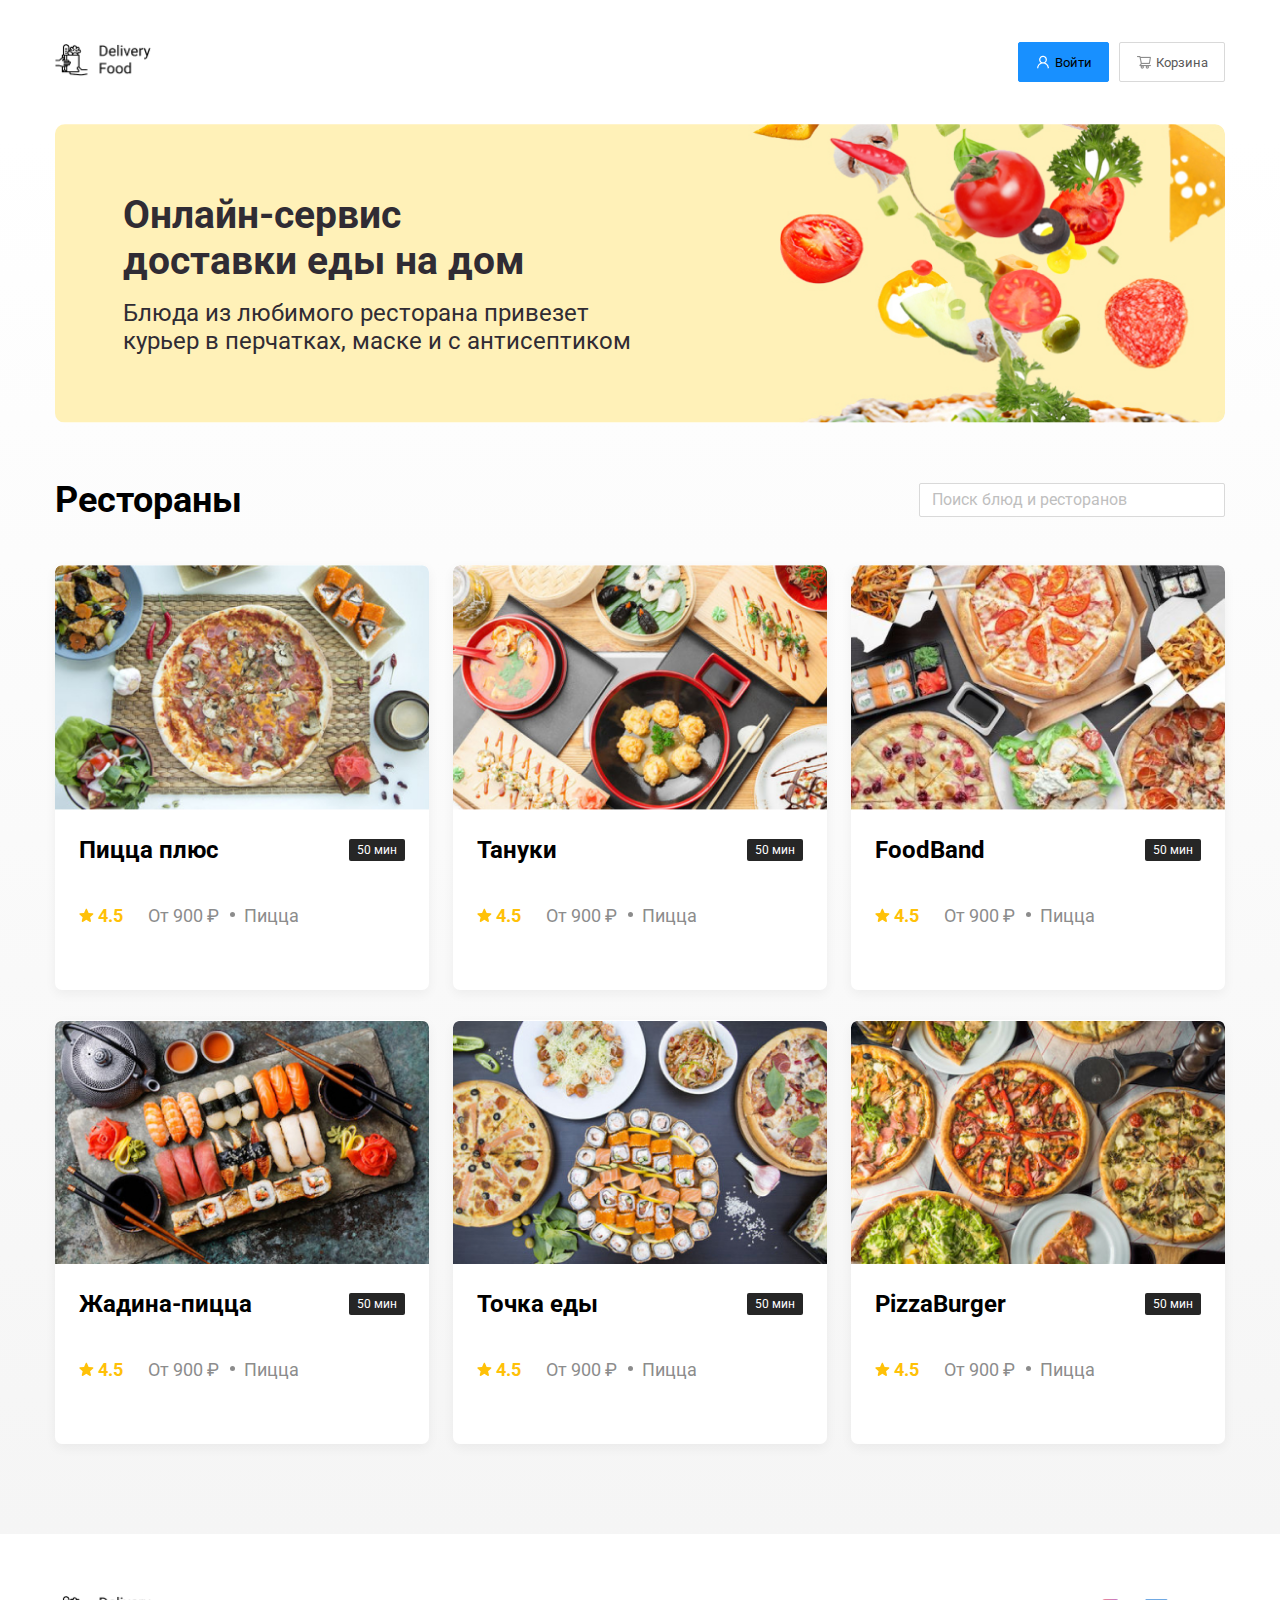
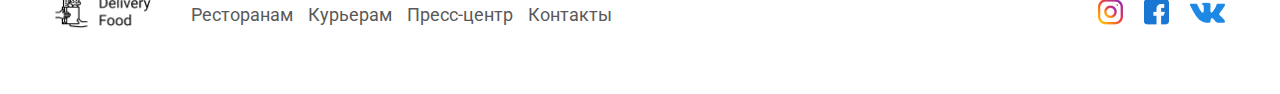
==== index.html @ f2d8d982 "add images" ====
<!DOCTYPE html>
<html lang="ru">

<head>
    <meta charset="UTF-8">
    <meta name="viewport" content="width=device-width, initial-scale=1.0">
    <link rel="preconnect" href="https://fonts.googleapis.com">
    <link rel="preconnect" href="https://fonts.gstatic.com" crossorigin>
    <link
        href="https://fonts.googleapis.com/css2?family=Roboto:ital,wght@0,100;0,300;0,400;0,500;0,700;0,900;1,100;1,300;1,400;1,500;1,700;1,900&display=swap"
        rel="stylesheet">
    <link rel="stylesheet" href="./style.css">
    <title>Delivery Food</title>
</head>

<body>
    <div class="page-wrapper">
        <header class="header">
            <div class="container">
                <div class="header-box">
                    <div class="header-logo logo">
                        <img src="./images/logo.png" alt="logo">
                    </div>
                    <div class="header-controls">
                        <button type="button" class="btn btn-primary"><img src="./images/button/user.png"
                                alt="user">Войти
                        </button>
                        <button type="button" class="btn btn-outline"><img src="./images/button/basket.png"
                                alt="basket">Корзина
                        </button>
                    </div>
                </div>
            </div>
        </header>

        <main class="main">
            <section class="banner">
                <div class="container">
                    <div class="banner-item">
                        <h2 class="banner-item-title">Онлайн-сервис<br /> доставки еды на дом</h2>
                        <p class="banner-item-subtitle">Блюда из любимого ресторана привезет<br /> курьер в перчатках,
                            маске и
                            с антисептиком</p>
                    </div>
                </div>
            </section>
            <section class="products">
                <div class="container">
                    <div class="products-header">
                        <h3 class="products-header-title">Рестораны</h3>
                        <input type="text" class="products-header-search" placeholder="Поиск блюд и ресторанов">
                    </div>

                    <div class="products-wrapper">

                        <div class="products-card">
                            <div class="products-card__image">
                                <img src="./images/rest/rest1.jpg" alt="restaurant1">
                            </div>
                            <div class="products-card__description">
                                <div class="products-card__description-row">
                                    <h4 class="products-card__description-title">Пицца плюс</h4>
                                    <div class="products-card__description-badge">50 мин</div>
                                </div>
                                <div class="products-card__description-info">
                                    <h4 class="products-card__description-rating">
                                        <img src="./images/star.svg" alt="rating"
                                            class="products-card__description-rating-star">
                                        4.5
                                    </h4>
                                    <h4 class="products-card__description-price">От 900 ₽</h4>
                                    <div class="products-card__description-category">Пицца </div>
                                </div>
                            </div>
                        </div>

                        <div class="products-card">
                            <div class="products-card__image">
                                <img src="./images/rest/rest2.jpg" alt="restaurant2">
                            </div>
                            <div class="products-card__description">
                                <div class="products-card__description-row">
                                    <h4 class="products-card__description-title">Тануки</h4>
                                    <div class="products-card__description-badge">50 мин</div>
                                </div>
                                <div class="products-card__description-info">
                                    <h4 class="products-card__description-rating">
                                        <img src="./images/star.svg" alt="rating"
                                            class="products-card__description-rating-star">
                                        4.5
                                    </h4>
                                    <h4 class="products-card__description-price">От 900 ₽</h4>
                                    <div class="products-card__description-category">Пицца </div>
                                </div>
                            </div>
                        </div>


                        <div class="products-card">
                            <div class="products-card__image">
                                <img src="./images/rest/rest3.jpg" alt="restaurant3">
                            </div>
                            <div class="products-card__description">
                                <div class="products-card__description-row">
                                    <h4 class="products-card__description-title">FoodBand</h4>
                                    <div class="products-card__description-badge">50 мин</div>
                                </div>
                                <div class="products-card__description-info">
                                    <h4 class="products-card__description-rating">
                                        <img src="./images/star.svg" alt="rating"
                                            class="products-card__description-rating-star">
                                        4.5
                                    </h4>
                                    <h4 class="products-card__description-price">От 900 ₽</h4>
                                    <div class="products-card__description-category">Пицца </div>
                                </div>
                            </div>
                        </div>


                        <div class="products-card">
                            <div class="products-card__image">
                                <img src="./images/rest/rest4.jpg" alt="restaurant4">
                            </div>
                            <div class="products-card__description">
                                <div class="products-card__description-row">
                                    <h4 class="products-card__description-title">Жадина-пицца</h4>
                                    <div class="products-card__description-badge">50 мин</div>
                                </div>
                                <div class="products-card__description-info">
                                    <h4 class="products-card__description-rating">
                                        <img src="./images/star.svg" alt="rating"
                                            class="products-card__description-rating-star">
                                        4.5
                                    </h4>
                                    <h4 class="products-card__description-price">От 900 ₽</h4>
                                    <div class="products-card__description-category">Пицца </div>
                                </div>
                            </div>
                        </div>


                        <div class="products-card">
                            <div class="products-card__image">
                                <img src="./images/rest/rest5.jpg" alt="restaurant5">
                            </div>
                            <div class="products-card__description">
                                <div class="products-card__description-row">
                                    <h4 class="products-card__description-title">Точка еды</h4>
                                    <div class="products-card__description-badge">50 мин</div>
                                </div>
                                <div class="products-card__description-info">
                                    <h4 class="products-card__description-rating">
                                        <img src="./images/star.svg" alt="rating"
                                            class="products-card__description-rating-star">
                                        4.5
                                    </h4>
                                    <h4 class="products-card__description-price">От 900 ₽</h4>
                                    <div class="products-card__description-category">Пицца </div>
                                </div>
                            </div>
                        </div>


                        <div class="products-card">
                            <div class="products-card__image">
                                <img src="./images/rest/rest6.jpg" alt="restaurant6">
                            </div>
                            <div class="products-card__description">
                                <div class="products-card__description-row">
                                    <h4 class="products-card__description-title">PizzaBurger</h4>
                                    <div class="products-card__description-badge">50 мин</div>
                                </div>
                                <div class="products-card__description-info">
                                    <h4 class="products-card__description-rating">
                                        <img src="./images/star.svg" alt="rating"
                                            class="products-card__description-rating-star">
                                        4.5
                                    </h4>
                                    <h4 class="products-card__description-price">От 900 ₽</h4>
                                    <div class="products-card__description-category">Пицца </div>
                                </div>
                            </div>
                        </div>

                    </div>
            </section>
        </main>

        <footer class="footer">
            <div class="container">
                <div class="footer-box">
                    <div class="footer-logo logo">
                        <img src="./images/logo.png" alt="logo">
                    </div>
                    <div class="footer-nav">
                        <ul>
                            <li><a href="#">Ресторанам</a></li>
                            <li><a href="#">Курьерам</a></li>
                            <li><a href="#">Пресс-центр</a></li>
                            <li><a href="#">Контакты</a></li>
                        </ul>
                    </div>
                    <div class="footer-social">
                        <a href="#"><img src="./images/social/insta.png" alt="instagram"></a>
                        <a href="#"><img src="./images/social/facebook.png" alt="facebook"></a>
                        <a href="#"><img src="./images/social/vk.png" alt="vk"></a>
                    </div>
                </div>
            </div>
        </footer>
    </div>
</body>

</html>
---- style.css ----
* {
    box-sizing: border-box;
    font-family: Roboto;
}

body {
    margin: 0;
    padding: 0;
}

.page-wrapper {
    display: flex;
    flex-direction: column;
    min-height: 100vh;
}


.container {
    height: 100%;
    max-width: 1200px;
    width: 100%;
    margin: 0 auto;
    padding-left: 15px;
    padding-right: 15px;
}

.logo {
    max-width: 100px;
}

.logo img {
    width: 100%;
}

.header {
    min-height: 124px;
    display: flex;
    align-items: center;
}

.header-box {
    height: 100%;
    display: flex;
    align-items: center;
    justify-content: space-between;
}

.header-controls {
    display: flex;
    align-items: center;
    justify-content: flex-end;
    gap: 10px;
}

.btn {
    display: flex;
    align-items: center;
    padding: 8px 16px;
    gap: 4px;
    outline: none;
    height: 40px;
}


.btn-primary {
    border-radius: 2px;
    background: #1890FF;
    border: 1px solid #1890FF;
}

.btn-outline {
    background: #FFFFFF;
    border-radius: 2px;
    border: 1px solid #D9D9D9;
    color: #595959;
}

.main {
    flex-grow: 1;
    background: linear-gradient(180deg, rgba(245, 245, 245, 0) 1.04%, #F5F5F5 100%);
}

.banner {
    margin-bottom: 56px;
}

.banner-item {
    background-image: url(./images/banners/banner.jpg);
    background-repeat: no-repeat;
    background-size: cover;
    background-position: center right;
    padding: 68px;
    border-radius: 10px;
}

.banner-item-title {
    font-size: 39px;
    font-weight: 700;
    color: #302C34;
    max-width: 50%;
    margin-top: 0;
    margin-bottom: 15px;
}

.banner-item-subtitle {
    font-size: 24px;
    font-weight: 400;
    color: #302C34;
    max-width: 50%;
    margin: 0;
}

.products {}

.products-header {
    display: flex;
    align-items: center;
    justify-content: space-between;
    flex-wrap: wrap;
    gap: 24px;
}

.products-header-title {
    font-size: 36px;
    font-weight: 700;
    line-height: 42.19px;
    text-align: left;
    text-underline-position: from-font;
    text-decoration-skip-ink: none;
    margin: 0;
}

.products-header-search {
    background: #FFF;
    min-width: 306px;
    height: 34px;
    flex-shrink: 0;
    border-radius: 2px;
    border: 1px solid #D9D9D9;
    padding: 5px 12px;
}

.products-header-search:focus {
    outline: none;
    border: none;
}

.products-header-search::placeholder {
    color: #BFBFBF;
    font-size: 16px;
    font-weight: 400;
    line-height: 24px;
    text-align: left;
}

.products-wrapper {
    margin-top: 44px;
    margin-bottom: 90px;
    display: flex;
    flex-wrap: wrap;
    row-gap: 30px;
    column-gap: 24px;
}

.products-card {
    width: calc((100% - 48px)/3);
    border-radius: 7px;
    overflow: hidden;
    background: #FFF;
    box-shadow: 0px 4px 12px 0px rgba(0, 0, 0, 0.05);

}

.products-card__image {
    width: 100%;
}

.products-card__image img {
    width: 100%;
    object-fit: cover;
}

.products-card__description {
    padding: 20px 24px 34px 24px;
}

.products-card__description-row {
    display: flex;
    align-items: center;
    justify-content: space-between;
}

.products-card__description-row:not(:last-child) {
    margin-bottom: 10px;
}

.products-card__description-title {
    font-size: 24px;
    font-weight: 700;
    line-height: 32px;
    color: #000;
    margin: 0;
}

.products-card__description-badge {
    color: #FFF;
    font-size: 12px;
    font-weight: 400;
    line-height: 20px;
    border-radius: 2px;
    background: #262626;
    padding: 1px 8px;
}

.products-card__description-info {
    display: flex;
    align-items: center;
    justify-content: flex-start;
    flex-wrap: wrap;
    row-gap: 8px;
    column-gap: 25px;
}

.products-card__description-rating-star {
    width: 14.69px;
    height: 14.08px;
    top: 7.92px;
}

.products-card__description-rating {
    font-size: 18px;
    font-weight: 700;
    line-height: 32px;
    color: rgba(255, 193, 7, 1);
}

.products-card__description-price {
    font-size: 18px;
    font-weight: 400;
    line-height: 32px;
    color: rgba(140, 140, 140, 1);
}

.products-card__description-category {
    font-size: 18px;
    font-weight: 400;
    line-height: 32px;
    color: rgba(140, 140, 140, 1);
    position: relative;
}

.products-card__description-category::before {
    content: "";
    display: block;
    width: 5px;
    height: 5px;
    border-radius: 50%;
    background-color: rgba(140, 140, 140, 1);
    position: absolute;
    left: -14px;
    top: 12px;
}

.footer {
    min-height: 156px;
    display: flex;
    align-items: center;
    padding: 60px 0;
}

.footer-box {
    height: 100%;
    display: flex;
    flex-wrap: wrap;
    align-items: center;
    justify-content: space-between;
    gap: 36px;
}

.footer-nav {
    flex-grow: 1;
}

.footer-nav ul {
    display: flex;
    flex-wrap: wrap;
    align-items: center;
    list-style: none;
    gap: 15px;
    padding: 0;
    margin: 0;
}

.footer-nav ul a {
    font-size: 18px;
    font-weight: 400;
    line-height: 21.09px;
    text-align: left;
    text-underline-position: from-font;
    text-decoration-skip-ink: none;
    color: #595959;
    text-decoration: none;
}

.footer-social {
    display: flex;
    align-items: center;
    gap: 20px;
    justify-content: flex-end;
}

@media (max-width: 991px) {
    .banner-item-title {
        max-width: 100%;
    }

    .banner-item-subtitle {
        max-width: 100%;
    }

    .products-card {
        width: calc((100% - 48px)/2);
    }
}

@media (max-width: 768px) {
    .products-card {
        width: 100%;
    }
}
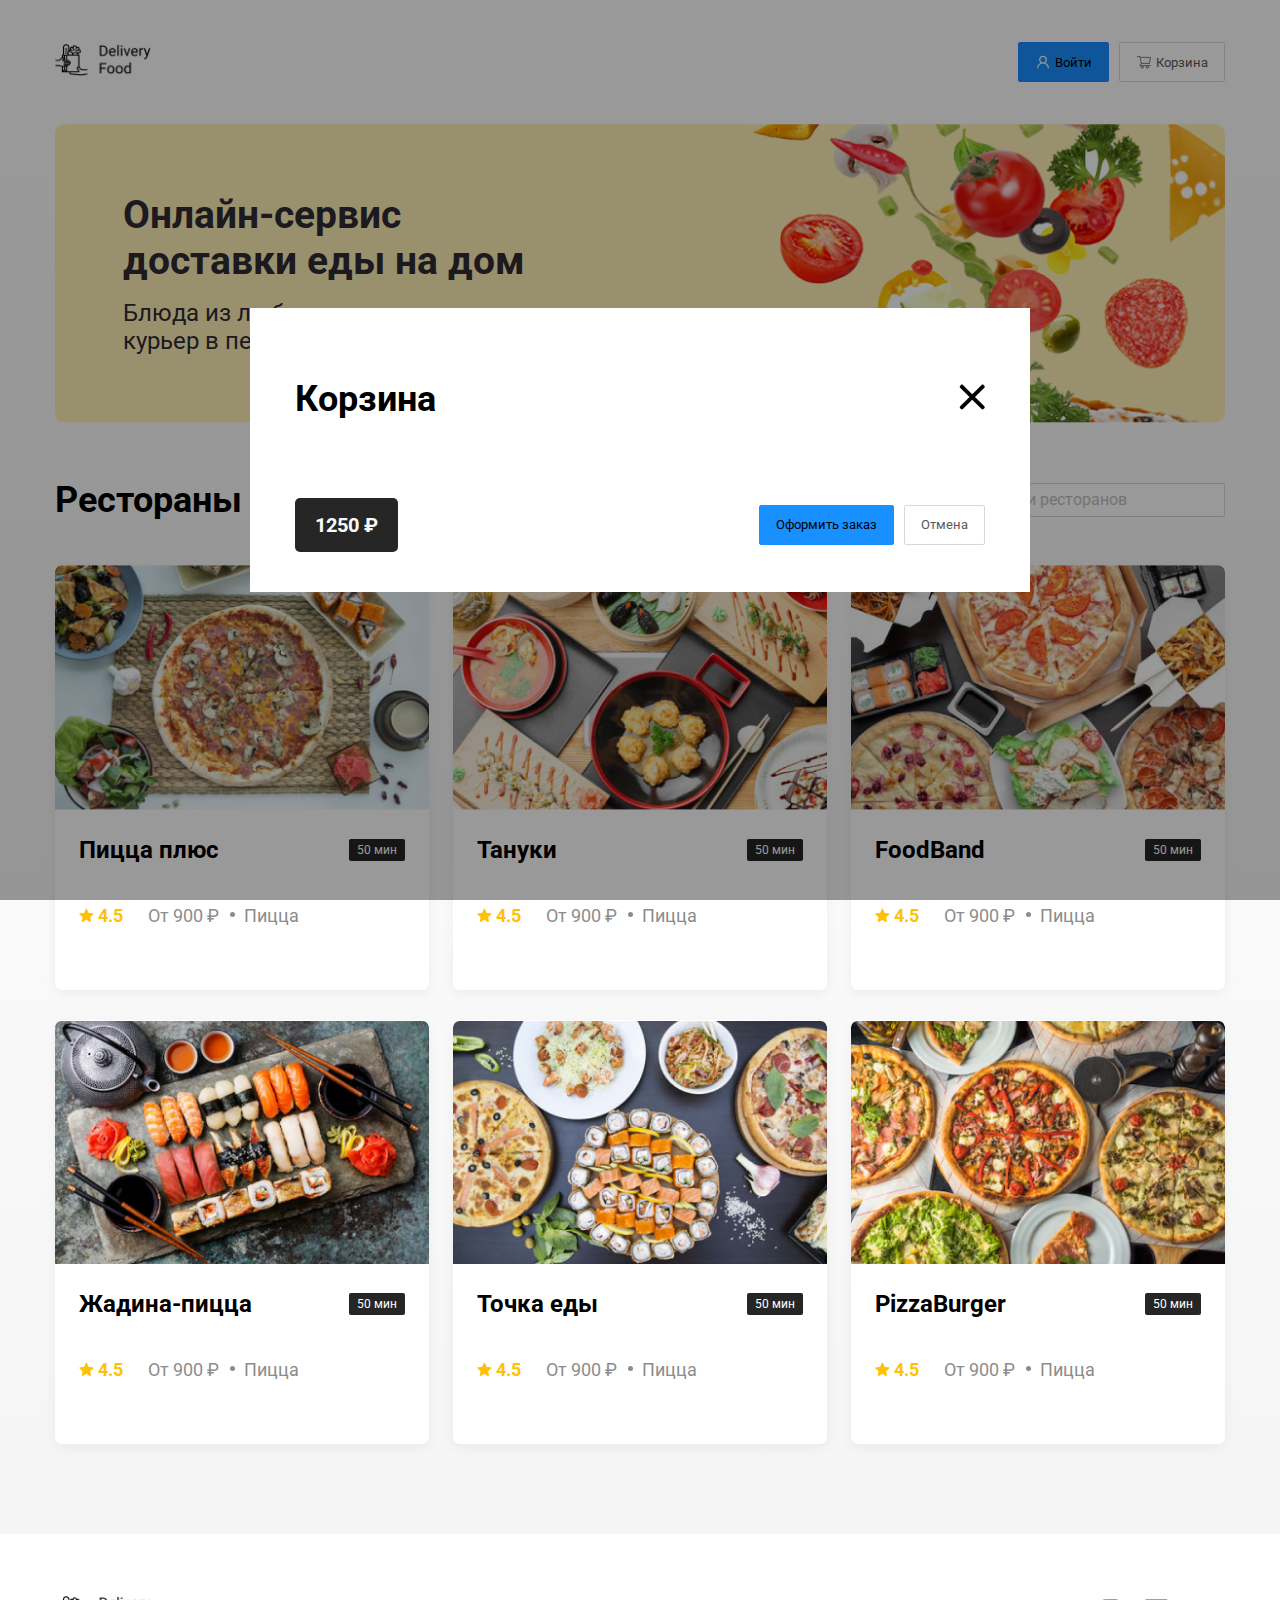
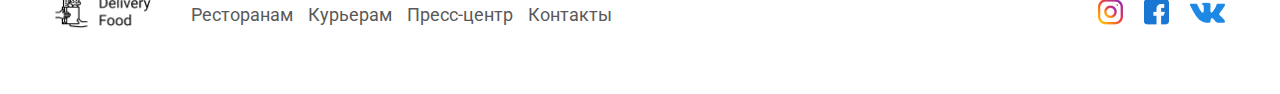
==== commit c7749e85: "add cart-modal__footer" ====
--- a/index.html
+++ b/index.html
@@ -187,6 +187,31 @@
             </section>
         </main>
 
+        <div class="cart-modal__overlay">
+            <div class="cart-modal">
+                <div class="cart-modal__header">
+                    <h2 class="cart-modal__header--title">Корзина</h2>
+                    <span class="cart-modal__header--close">
+                        <img src="./images/close.svg" alt="close">
+                    </span>
+                </div>
+                <div class="cart-modal__body">
+
+                </div>
+                <div class="cart-modal__footer">
+                    <div class="cart-modal__footer--price">
+                        1250 ₽
+                    </div>
+                    <div class="cart-modal__footer--controls">
+                        <button type="button" class="btn btn-primary">Оформить заказ
+                        </button>
+                        <button type="button" class="btn btn-outline">Отмена
+                        </button>
+                    </div>
+                </div>
+            </div>
+        </div>
+
         <footer class="footer">
             <div class="container">
                 <div class="footer-box">
--- a/style.css
+++ b/style.css
@@ -66,6 +66,13 @@
     border-radius: 2px;
     background: #1890FF;
     border: 1px solid #1890FF;
+}
+
+.btn-white {
+    color: white;
+    font-size: 16px;
+    font-weight: 400;
+    line-height: 24px;
 }
 
 .btn-outline {
@@ -200,6 +207,50 @@
     line-height: 32px;
     color: #000;
     margin: 0;
+}
+
+.products-card__description--name {
+    margin: 0;
+    font-family: Roboto;
+    font-size: 24px;
+    font-weight: 400;
+    line-height: 32px;
+    text-align: left;
+    text-underline-position: from-font;
+    text-decoration-skip-ink: none;
+}
+
+.products-card__description--text {
+    margin: 0;
+    font-family: Roboto;
+    font-size: 18px;
+    font-weight: 400;
+    line-height: 21.09px;
+    text-align: left;
+    text-underline-position: from-font;
+    text-decoration-skip-ink: none;
+    color: rgba(140, 140, 140, 1);
+
+}
+
+.products-card__description-controls {
+    display: flex;
+    align-items: center;
+    justify-content: flex-start;
+    flex-wrap: wrap;
+    row-gap: 10px;
+    column-gap: 29px;
+}
+
+.products-card__description-controls--price {
+    font-family: Roboto;
+    font-size: 20px;
+    font-weight: 700;
+    line-height: 32px;
+    text-align: left;
+    text-underline-position: from-font;
+    text-decoration-skip-ink: none;
+
 }
 
 .products-card__description-badge {
@@ -309,6 +360,81 @@
     justify-content: flex-end;
 }
 
+.cart-modal__overlay {
+    position: fixed;
+    top: 0;
+    left: 0;
+    right: 0;
+    bottom: 0;
+    background-color: rgba(0, 0, 0, 0.4);
+    display: flex;
+    justify-content: center;
+    align-items: center;
+}
+
+.cart-modal {
+    width: 100%;
+    max-width: 780px;
+    padding: 40px 45px;
+    background-color: #FFF;
+}
+
+.cart-modal__header {
+    display: flex;
+    align-items: center;
+    justify-content: space-between;
+    gap: 15px;
+    margin-bottom: 48px;
+}
+
+.cart-modal__header--title {
+    width: 143px;
+    height: 42px;
+    top: 405px;
+    left: 373.84px;
+    gap: 0px;
+    opacity: 0px;
+    font-family: Roboto;
+    font-size: 36px;
+    font-weight: 700;
+    line-height: 42.19px;
+    text-align: left;
+    text-underline-position: from-font;
+    text-decoration-skip-ink: none;
+}
+
+.cart-modal__header--close {
+    cursor: pointer;
+}
+
+.cart-modal__body {}
+
+.cart-modal__footer {
+    display: flex;
+    align-items: center;
+    justify-content: space-between;
+    flex-wrap: wrap;
+    gap: 15px;
+}
+
+.cart-modal__footer--price {
+    /* width: 66px;
+    height: 23px; */
+    background: rgba(38, 38, 38, 1);
+    border-radius: 5px;
+    font-size: 20px;
+    font-weight: 700;
+    color: rgba(250, 250, 250, 1);
+    padding: 15px 20px;
+}
+
+.cart-modal__footer--controls {
+    display: flex;
+    align-items: center;
+    gap: 10px;
+}
+
+
 @media (max-width: 991px) {
     .banner-item-title {
         max-width: 100%;
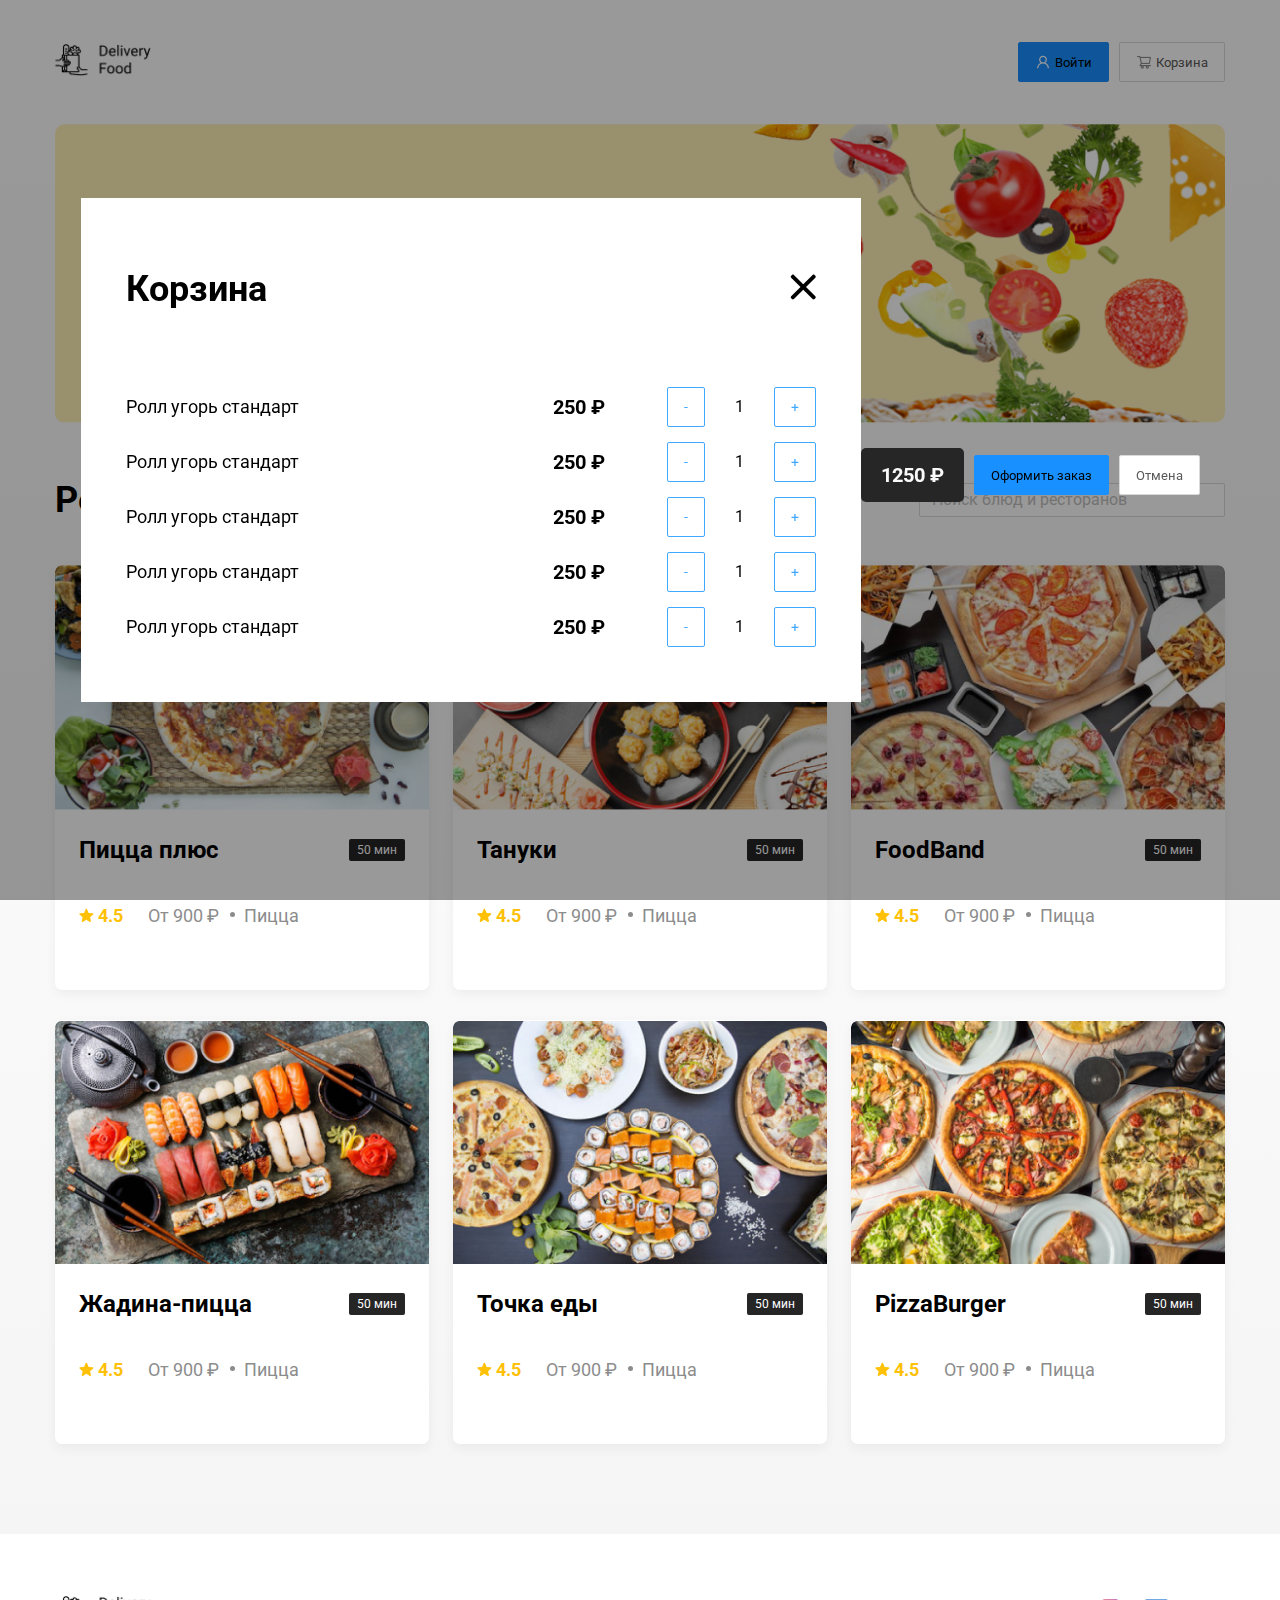
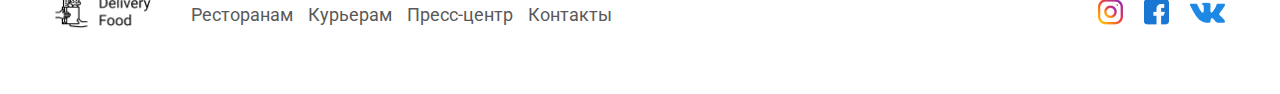
==== commit 06f14ed0: "add cart-item" ====
--- a/index.html
+++ b/index.html
@@ -195,45 +195,106 @@
                         <img src="./images/close.svg" alt="close">
                     </span>
                 </div>
+
                 <div class="cart-modal__body">
-
-                </div>
-                <div class="cart-modal__footer">
-                    <div class="cart-modal__footer--price">
-                        1250 ₽
-                    </div>
-                    <div class="cart-modal__footer--controls">
-                        <button type="button" class="btn btn-primary">Оформить заказ
-                        </button>
-                        <button type="button" class="btn btn-outline">Отмена
-                        </button>
-                    </div>
+                    <div class="cart-item">
+                        <p class="cart-item__title">Ролл угорь стандарт</p>
+                        <div class="cart-item__controls">
+                            <div class="cart-item__controls--price">250 ₽</div>
+                            <button type="button" class="btn btn-outline">-
+                            </button>
+                            <div class="cart-item__controls--count">1</div>
+                            <button type="button" class="btn btn-outline">+
+                            </button>
+                        </div>
+                    </div>
+
+                    <div class="cart-item">
+                        <p class="cart-item__title">Ролл угорь стандарт</p>
+                        <div class="cart-item__controls">
+                            <div class="cart-item__controls--price">250 ₽</div>
+                            <button type="button" class="btn btn-outline">-
+                            </button>
+                            <div class="cart-item__controls--count">1</div>
+                            <button type="button" class="btn btn-outline">+
+                            </button>
+                        </div>
+                    </div>
+
+                    <div class="cart-item">
+                        <p class="cart-item__title">Ролл угорь стандарт</p>
+                        <div class="cart-item__controls">
+                            <div class="cart-item__controls--price">250 ₽</div>
+                            <button type="button" class="btn btn-outline">-
+                            </button>
+                            <div class="cart-item__controls--count">1</div>
+                            <button type="button" class="btn btn-outline">+
+                            </button>
+                        </div>
+                    </div>
+
+                    <div class="cart-item">
+                        <p class="cart-item__title">Ролл угорь стандарт</p>
+                        <div class="cart-item__controls">
+                            <div class="cart-item__controls--price">250 ₽</div>
+                            <button type="button" class="btn btn-outline">-
+                            </button>
+                            <div class="cart-item__controls--count">1</div>
+                            <button type="button" class="btn btn-outline">+
+                            </button>
+                        </div>
+                    </div>
+
+                    <div class="cart-item">
+                        <p class="cart-item__title">Ролл угорь стандарт</p>
+                        <div class="cart-item__controls">
+                            <div class="cart-item__controls--price">250 ₽</div>
+                            <button type="button" class="btn btn-outline">-
+                            </button>
+                            <div class="cart-item__controls--count">1</div>
+                            <button type="button" class="btn btn-outline">+
+                            </button>
+                        </div>
+                    </div>
+                </div>
+            </div>
+
+            <div class="cart-modal__footer">
+                <div class="cart-modal__footer--price">
+                    1250 ₽
+                </div>
+                <div class="cart-modal__footer--controls">
+                    <button type="button" class="btn btn-primary">Оформить заказ
+                    </button>
+                    <button type="button" class="btn btn-outline">Отмена
+                    </button>
                 </div>
             </div>
         </div>
-
-        <footer class="footer">
-            <div class="container">
-                <div class="footer-box">
-                    <div class="footer-logo logo">
-                        <img src="./images/logo.png" alt="logo">
-                    </div>
-                    <div class="footer-nav">
-                        <ul>
-                            <li><a href="#">Ресторанам</a></li>
-                            <li><a href="#">Курьерам</a></li>
-                            <li><a href="#">Пресс-центр</a></li>
-                            <li><a href="#">Контакты</a></li>
-                        </ul>
-                    </div>
-                    <div class="footer-social">
-                        <a href="#"><img src="./images/social/insta.png" alt="instagram"></a>
-                        <a href="#"><img src="./images/social/facebook.png" alt="facebook"></a>
-                        <a href="#"><img src="./images/social/vk.png" alt="vk"></a>
-                    </div>
+    </div>
+
+    <footer class="footer">
+        <div class="container">
+            <div class="footer-box">
+                <div class="footer-logo logo">
+                    <img src="./images/logo.png" alt="logo">
+                </div>
+                <div class="footer-nav">
+                    <ul>
+                        <li><a href="#">Ресторанам</a></li>
+                        <li><a href="#">Курьерам</a></li>
+                        <li><a href="#">Пресс-центр</a></li>
+                        <li><a href="#">Контакты</a></li>
+                    </ul>
+                </div>
+                <div class="footer-social">
+                    <a href="#"><img src="./images/social/insta.png" alt="instagram"></a>
+                    <a href="#"><img src="./images/social/facebook.png" alt="facebook"></a>
+                    <a href="#"><img src="./images/social/vk.png" alt="vk"></a>
                 </div>
             </div>
-        </footer>
+        </div>
+    </footer>
     </div>
 </body>
 
--- a/style.css
+++ b/style.css
@@ -59,6 +59,7 @@
     gap: 4px;
     outline: none;
     height: 40px;
+    cursor: pointer;
 }
 
 
@@ -409,17 +410,69 @@
 
 .cart-modal__body {}
 
+.cart-item {
+    display: flex;
+    align-items: center;
+    justify-content: space-between;
+    flex-wrap: wrap;
+    gap: 15px;
+    margin-bottom: 15px;
+}
+
+.cart-item__title {
+    font-size: 18px;
+    font-weight: 400;
+    line-height: 32px;
+    margin: 0;
+}
+
+.cart-item__controls {
+    display: flex;
+    align-items: center;
+    justify-content: space-between;
+    gap: 15px;
+}
+
+.cart-item__controls button {
+    color: rgba(64, 169, 255, 1);
+    font-size: 14px;
+    font-weight: 400;
+    line-height: 22px;
+    border: 1px solid rgba(64, 169, 255, 1);
+    width: Hug (36px)px;
+    height: Hug (32px)px;
+    padding: 5px 16px 5px 16px;
+    gap: 4px;
+    border-radius: 2px;
+}
+
+.cart-item__controls--price {
+    font-size: 20px;
+    font-weight: 700;
+    line-height: 32px;
+    color: rgba(0, 0, 0, 1);
+    margin-right: 47px;
+}
+
+.cart-item__controls--count {
+    font-size: 16px;
+    font-weight: 400;
+    line-height: 24px;
+    color: rgba(0, 0, 0, 1);
+    margin-right: 15px;
+    margin-left: 15px;
+}
+
 .cart-modal__footer {
     display: flex;
     align-items: center;
     justify-content: space-between;
     flex-wrap: wrap;
-    gap: 15px;
+    gap: 10px;
+    margin-top: 50px;
 }
 
 .cart-modal__footer--price {
-    /* width: 66px;
-    height: 23px; */
     background: rgba(38, 38, 38, 1);
     border-radius: 5px;
     font-size: 20px;
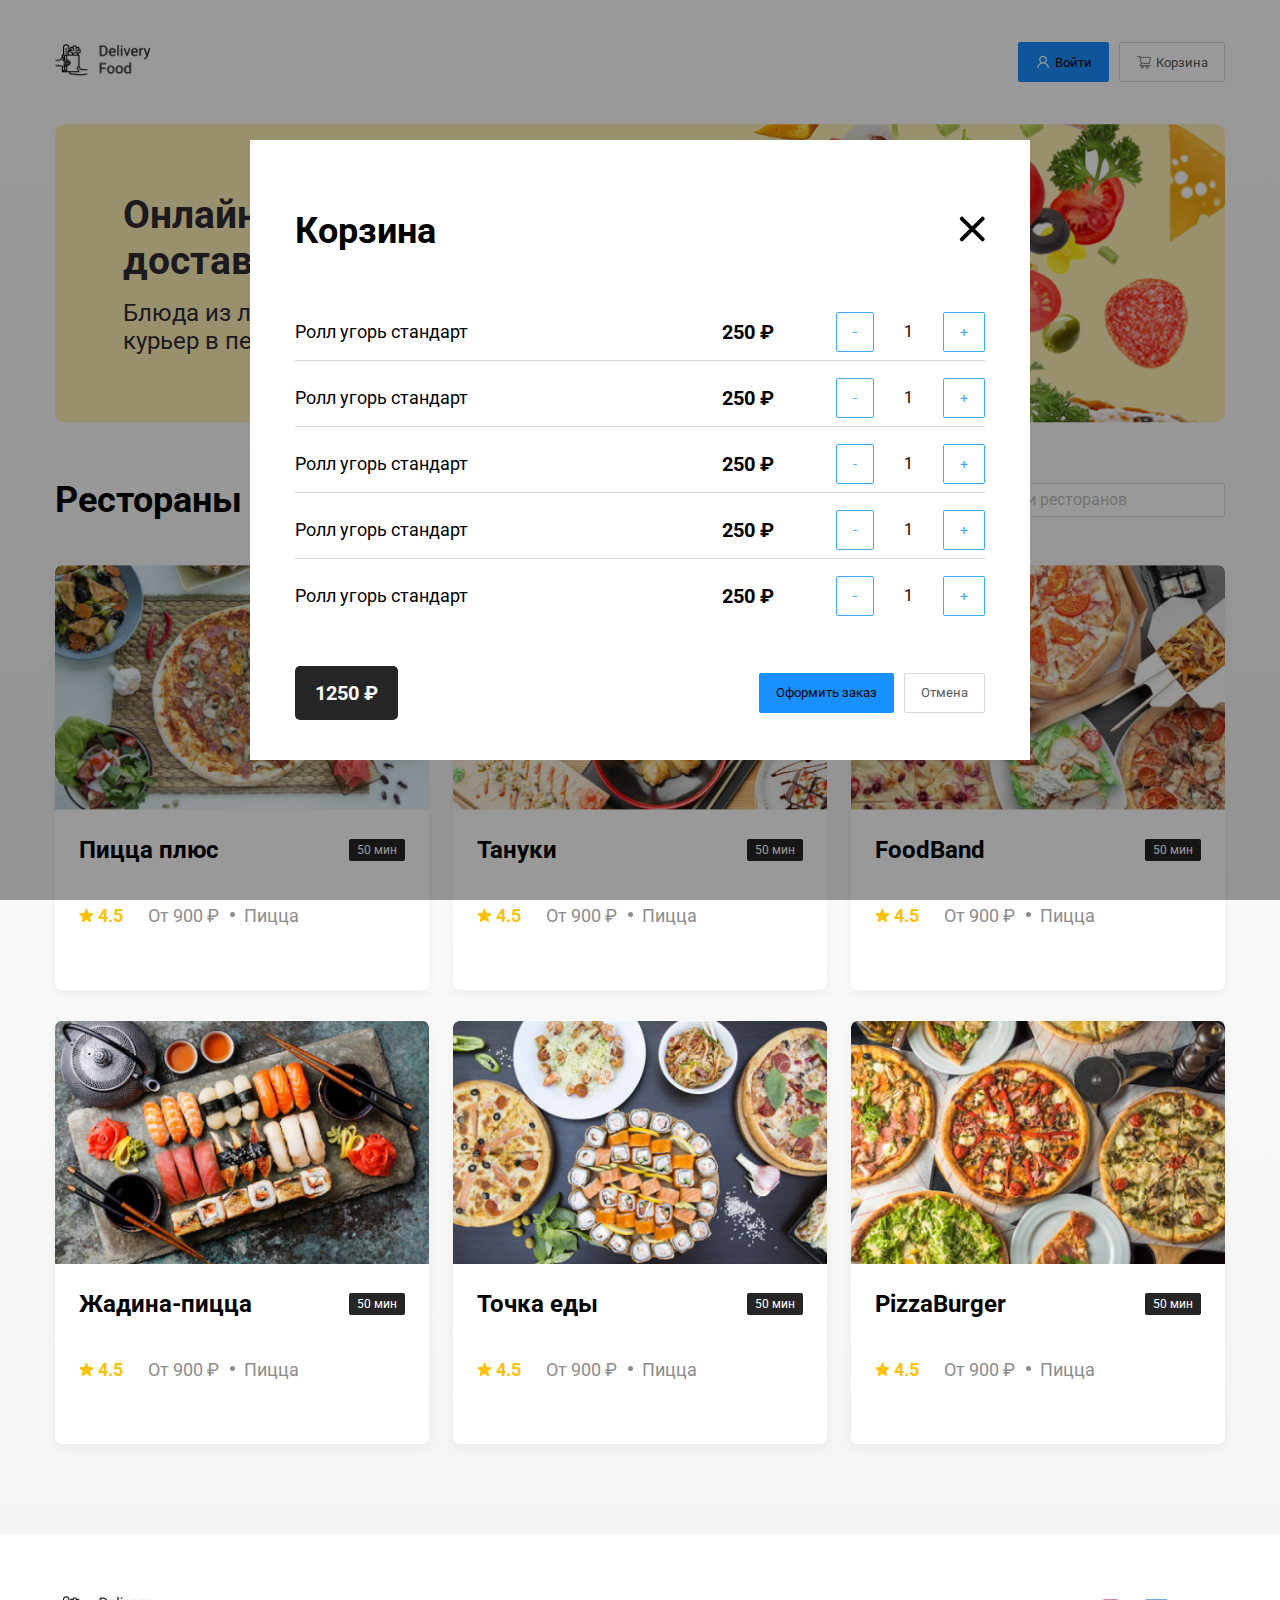
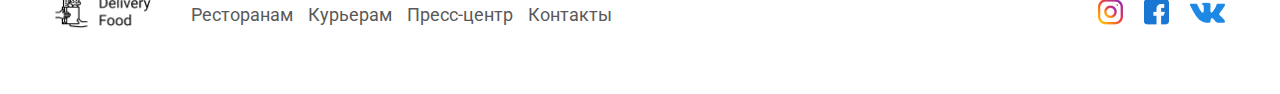
==== commit 807b6b24: "refactoring" ====
--- a/index.html
+++ b/index.html
@@ -257,17 +257,17 @@
                         </div>
                     </div>
                 </div>
-            </div>
-
-            <div class="cart-modal__footer">
-                <div class="cart-modal__footer--price">
-                    1250 ₽
-                </div>
-                <div class="cart-modal__footer--controls">
-                    <button type="button" class="btn btn-primary">Оформить заказ
-                    </button>
-                    <button type="button" class="btn btn-outline">Отмена
-                    </button>
+
+                <div class="cart-modal__footer">
+                    <div class="cart-modal__footer--price">
+                        1250 ₽
+                    </div>
+                    <div class="cart-modal__footer--controls">
+                        <button type="button" class="btn btn-primary">Оформить заказ
+                        </button>
+                        <button type="button" class="btn btn-outline">Отмена
+                        </button>
+                    </div>
                 </div>
             </div>
         </div>
--- a/style.css
+++ b/style.css
@@ -117,8 +117,6 @@
     max-width: 50%;
     margin: 0;
 }
-
-.products {}
 
 .products-header {
     display: flex;
@@ -176,7 +174,6 @@
     overflow: hidden;
     background: #FFF;
     box-shadow: 0px 4px 12px 0px rgba(0, 0, 0, 0.05);
-
 }
 
 .products-card__image {
@@ -231,7 +228,6 @@
     text-underline-position: from-font;
     text-decoration-skip-ink: none;
     color: rgba(140, 140, 140, 1);
-
 }
 
 .products-card__description-controls {
@@ -251,7 +247,6 @@
     text-align: left;
     text-underline-position: from-font;
     text-decoration-skip-ink: none;
-
 }
 
 .products-card__description-badge {
@@ -385,38 +380,32 @@
     align-items: center;
     justify-content: space-between;
     gap: 15px;
-    margin-bottom: 48px;
+    margin-bottom: 30px;
 }
 
 .cart-modal__header--title {
     width: 143px;
     height: 42px;
-    top: 405px;
-    left: 373.84px;
-    gap: 0px;
-    opacity: 0px;
-    font-family: Roboto;
     font-size: 36px;
     font-weight: 700;
-    line-height: 42.19px;
-    text-align: left;
-    text-underline-position: from-font;
-    text-decoration-skip-ink: none;
 }
 
 .cart-modal__header--close {
     cursor: pointer;
 }
 
-.cart-modal__body {}
-
 .cart-item {
     display: flex;
     align-items: center;
     justify-content: space-between;
     flex-wrap: wrap;
     gap: 15px;
-    margin-bottom: 15px;
+}
+
+.cart-item:not(:last-child) {
+    padding-bottom: 8px;
+    margin-bottom: 17px;
+    border-bottom: 1px solid #D9D9D9;
 }
 
 .cart-item__title {
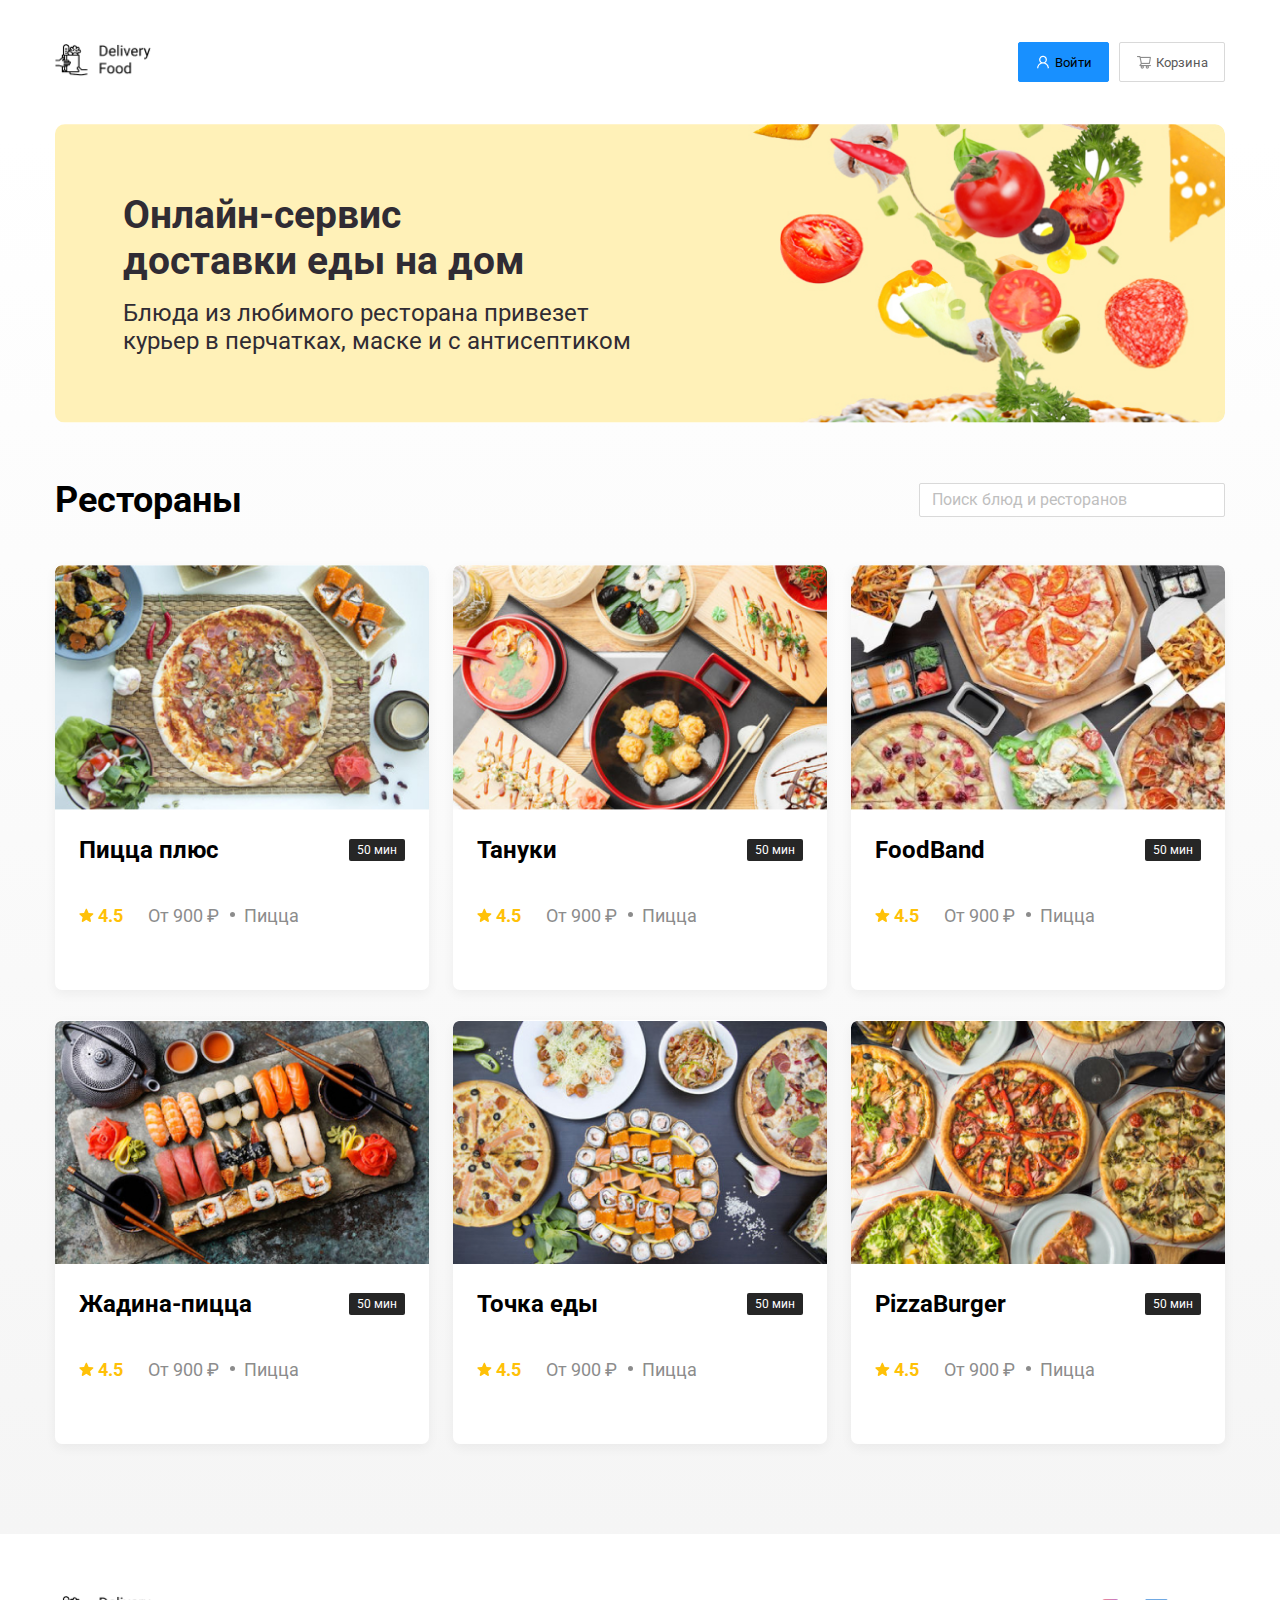
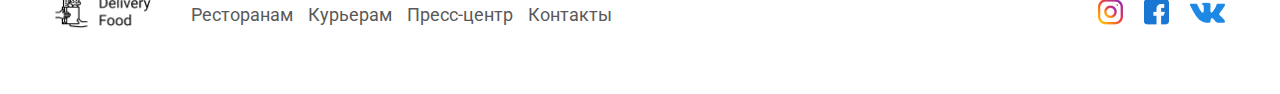
==== commit a1d4a4a8: "add a goods" ====
--- a/index.html
+++ b/index.html
@@ -18,9 +18,9 @@
         <header class="header">
             <div class="container">
                 <div class="header-box">
-                    <div class="header-logo logo">
+                    <a href="./index.html" class="header-logo logo">
                         <img src="./images/logo.png" alt="logo">
-                    </div>
+                    </a>
                     <div class="header-controls">
                         <button type="button" class="btn btn-primary"><img src="./images/button/user.png"
                                 alt="user">Войти
@@ -53,7 +53,7 @@
 
                     <div class="products-wrapper">
 
-                        <div class="products-card">
+                        <a href="./goods.html" class="products-card">
                             <div class="products-card__image">
                                 <img src="./images/rest/rest1.jpg" alt="restaurant1">
                             </div>
@@ -72,9 +72,9 @@
                                     <div class="products-card__description-category">Пицца </div>
                                 </div>
                             </div>
-                        </div>
-
-                        <div class="products-card">
+                        </a>
+
+                        <a href="./goods.html" class="products-card">
                             <div class="products-card__image">
                                 <img src="./images/rest/rest2.jpg" alt="restaurant2">
                             </div>
@@ -93,10 +93,10 @@
                                     <div class="products-card__description-category">Пицца </div>
                                 </div>
                             </div>
-                        </div>
-
-
-                        <div class="products-card">
+                        </a>
+
+
+                        <a href="./goods.html" class="products-card">
                             <div class="products-card__image">
                                 <img src="./images/rest/rest3.jpg" alt="restaurant3">
                             </div>
@@ -115,10 +115,10 @@
                                     <div class="products-card__description-category">Пицца </div>
                                 </div>
                             </div>
-                        </div>
-
-
-                        <div class="products-card">
+                        </a>
+
+
+                        <a href="./goods.html" class="products-card">
                             <div class="products-card__image">
                                 <img src="./images/rest/rest4.jpg" alt="restaurant4">
                             </div>
@@ -137,10 +137,10 @@
                                     <div class="products-card__description-category">Пицца </div>
                                 </div>
                             </div>
-                        </div>
-
-
-                        <div class="products-card">
+                        </a>
+
+
+                        <a href="./goods.html" class="products-card">
                             <div class="products-card__image">
                                 <img src="./images/rest/rest5.jpg" alt="restaurant5">
                             </div>
@@ -159,10 +159,10 @@
                                     <div class="products-card__description-category">Пицца </div>
                                 </div>
                             </div>
-                        </div>
-
-
-                        <div class="products-card">
+                        </a>
+
+
+                        <a href="./goods.html" class="products-card">
                             <div class="products-card__image">
                                 <img src="./images/rest/rest6.jpg" alt="restaurant6">
                             </div>
@@ -181,7 +181,7 @@
                                     <div class="products-card__description-category">Пицца </div>
                                 </div>
                             </div>
-                        </div>
+                        </a>
 
                     </div>
             </section>
@@ -276,9 +276,9 @@
     <footer class="footer">
         <div class="container">
             <div class="footer-box">
-                <div class="footer-logo logo">
+                <a href="./index.html" class="footer-logo logo">
                     <img src="./images/logo.png" alt="logo">
-                </div>
+                </a>
                 <div class="footer-nav">
                     <ul>
                         <li><a href="#">Ресторанам</a></li>
--- a/style.css
+++ b/style.css
@@ -174,6 +174,7 @@
     overflow: hidden;
     background: #FFF;
     box-shadow: 0px 4px 12px 0px rgba(0, 0, 0, 0.05);
+    text-decoration: none;
 }
 
 .products-card__image {
@@ -357,15 +358,19 @@
 }
 
 .cart-modal__overlay {
+    display: none;
     position: fixed;
     top: 0;
     left: 0;
     right: 0;
     bottom: 0;
     background-color: rgba(0, 0, 0, 0.4);
-    display: flex;
     justify-content: center;
     align-items: center;
+}
+
+.cart-modal__overlay.open {
+    display: flex;
 }
 
 .cart-modal {
